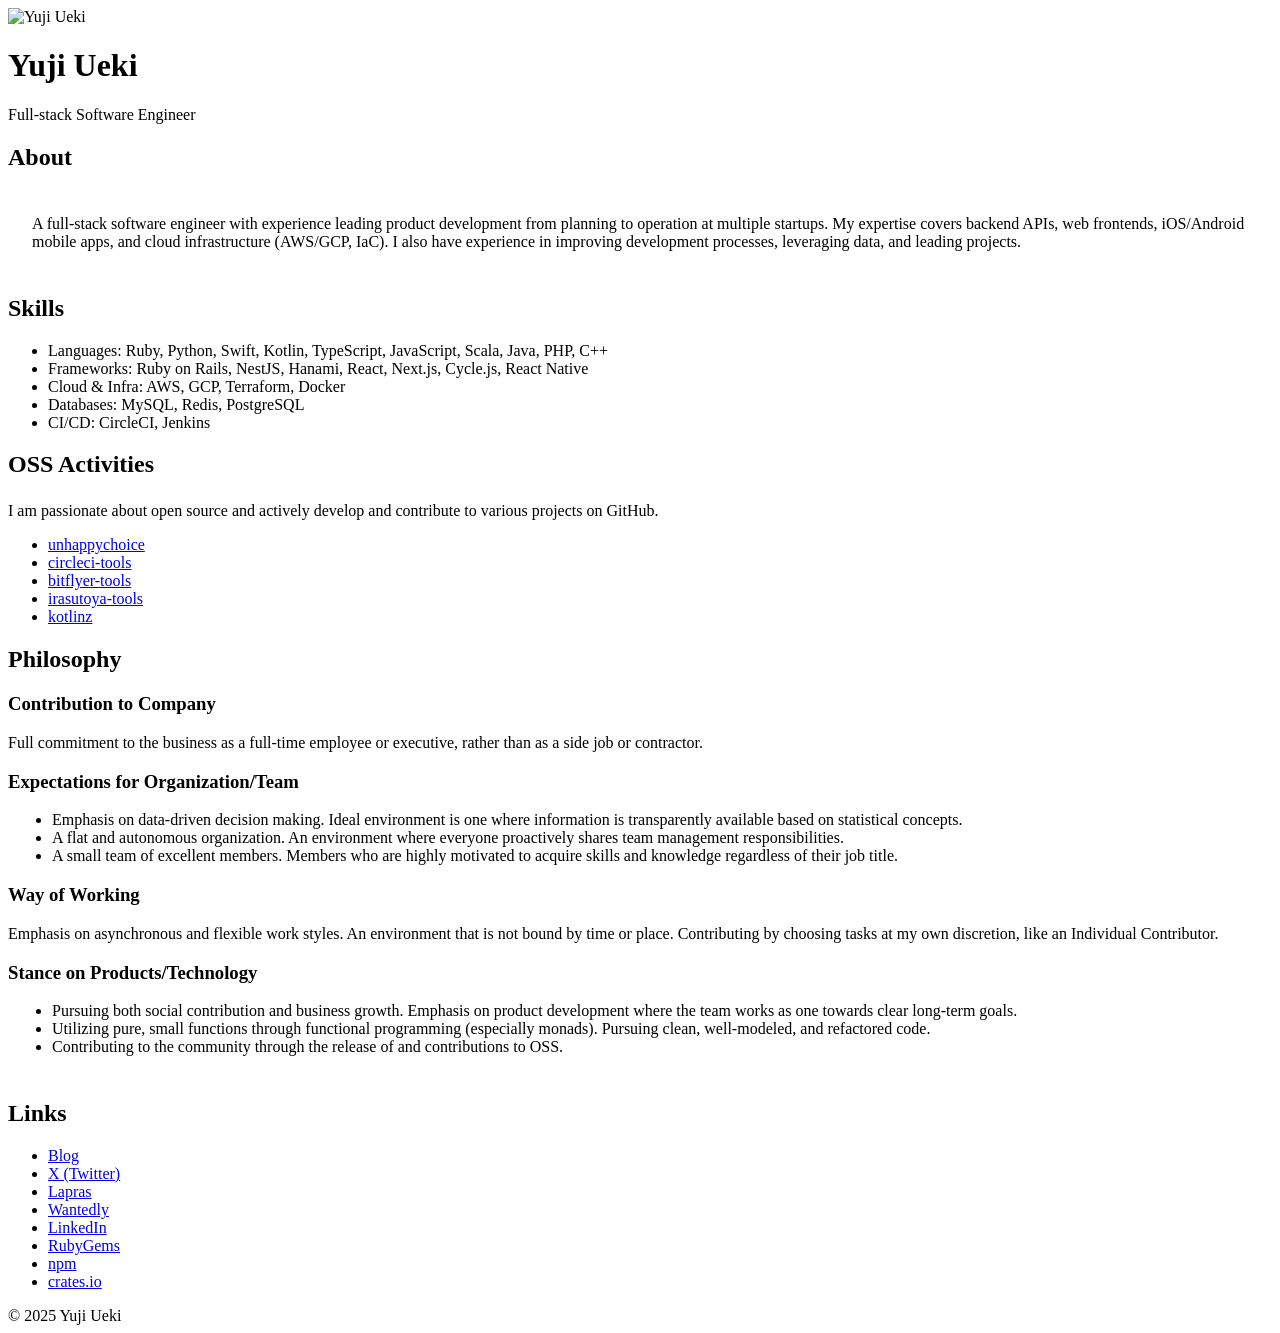
==== index.html @ e9567d0b "docs: add crates.io link" ====
<!DOCTYPE html>
<html lang="ja">
<head>
  <meta charset="UTF-8" />
  <meta name="viewport" content="width=device-width, initial-scale=1.0" />
  <title>Yuji Ueki - Full-stack Software Engineer</title>
  <link crossorigin="anonymous" href="https://cdnjs.cloudflare.com/ajax/libs/twitter-bootstrap/4.5.2/css/bootstrap-reboot.min.css" integrity="sha512-gl/07tE1atRY5leOa5GtQa/pclV529xEP5cDTIdU1rj7vDh4KKz3nHrP7DsTBx3F++ihOqZGdcRTfOvrU/JF4g==" rel="stylesheet" />
  <link rel="stylesheet" href="https://fonts.googleapis.com/css?family=Noto+Sans+JP:400,500|Rubik:400,500&amp;amp;subset=japanese" media="screen" />
  <link rel="stylesheet" href="https://maxcdn.bootstrapcdn.com/font-awesome/4.5.0/css/font-awesome.min.css" />
  <link rel="stylesheet" href="./style.css" />

  <meta property="og:type" content="website">
  <meta property="og:title" content="Yuji Ueki - Full-stack Software Engineer" />
  <meta property="og:description" content="A full-stack software engineer with experience leading product development from planning to operation at multiple startups." />
  <meta property="og:url" content="https://unhappychoice.com">

  <meta name="twitter:card" content="summary_large_image">
  <meta name="twitter:title" content="Yuji Ueki - Full-stack Software Engineer">
  <meta name="twitter:description" content="A full-stack software engineer with experience leading product development from planning to operation at multiple startups.">
  <meta name="twitter:url" content="https://unhappychoice.com">
  <meta name="twitter:site" content="@unhappychoice_e">
</head>
<body>
  <div class="container" style="margin: 0 auto;">
    <header class="profile">
      <img src="./images/profile.png" alt="Yuji Ueki" class="avatar" />
      <h1>Yuji Ueki</h1>
      <p>Full-stack Software Engineer</p>
    </header>
  </div>
  <div class="container">
    <h2>About</h2>
    <p style="padding: 24px;">
      A full-stack software engineer with experience leading product development from planning to operation at multiple startups.
      My expertise covers backend APIs, web frontends, iOS/Android mobile apps, and cloud infrastructure (AWS/GCP, IaC).
      I also have experience in improving development processes, leveraging data, and leading projects.
    </p>
  </div>
  <div class="container">
    <h2>Skills</h2>
    <ul>
      <li>Languages: Ruby, Python, Swift, Kotlin, TypeScript, JavaScript, Scala, Java, PHP, C++</li>
      <li>Frameworks: Ruby on Rails, NestJS, Hanami, React, Next.js, Cycle.js, React Native</li>
      <li>Cloud & Infra: AWS, GCP, Terraform, Docker</li>
      <li>Databases: MySQL, Redis, PostgreSQL</li>
      <li>CI/CD: CircleCI, Jenkins</li>
    </ul>
  </div>
  <div class="container">
    <h2>OSS Activities</h2>
    <p style="margin-top: 24px;">I am passionate about open source and actively develop and contribute to various projects on GitHub.</p>
    <ul>
      <li><a target="_blank" rel="noopener" href="https://github.com/unhappychoice">unhappychoice</a></li>
      <li><a target="_blank" rel="noopener" href="https://github.com/circleci-tools">circleci-tools</a></li>
      <li><a target="_blank" rel="noopener" href="https://github.com/bitflyer-tools">bitflyer-tools</a></li>
      <li><a target="_blank" rel="noopener" href="https://github.com/irasutoya-tools">irasutoya-tools</a></li>
      <li><a target="_blank" rel="noopener" href="https://github.com/kotlinz">kotlinz</a></li>
    </ul>
  </div>
  <div class="container">
    <h2>Philosophy</h2>
    <h3 style="margin-top: 12px;">Contribution to Company</h3>
    <p>Full commitment to the business as a full-time employee or executive, rather than as a side job or contractor.</p>
    <h3>Expectations for Organization/Team</h3>
    <ul style="padding: 0 44px;">
      <li>Emphasis on data-driven decision making. Ideal environment is one where information is transparently available based on statistical concepts.</li>
      <li>A flat and autonomous organization. An environment where everyone proactively shares team management responsibilities.</li>
      <li>A small team of excellent members. Members who are highly motivated to acquire skills and knowledge regardless of their job title.</li>
    </ul>
    <h3>Way of Working</h3>
    <p>Emphasis on asynchronous and flexible work styles. An environment that is not bound by time or place. Contributing by choosing tasks at my own discretion, like an Individual Contributor.</p>
    <h3>Stance on Products/Technology</h3>
    <ul style="padding: 0 44px 24px;">
      <li>Pursuing both social contribution and business growth. Emphasis on product development where the team works as one towards clear long-term goals.</li>
      <li>Utilizing pure, small functions through functional programming (especially monads). Pursuing clean, well-modeled, and refactored code.</li>
      <li>Contributing to the community through the release of and contributions to OSS.</li>
    </ul>
  </div>
  <div class="container">
    <h2>Links</h2>
    <ul>
      <li><a target="_blank" rel="noopener" href="https://blog.unhappychoice.com">Blog</a></li>
      <li><a target="_blank" rel="noopener" href="https://twitter.com/unhappychoice_e">X (Twitter)</a></li>
      <li><a target="_blank" rel="noopener" href="https://lapras.com/public/unhappychoice">Lapras</a></li>
      <li><a target="_blank" rel="noopener" href="https://www.wantedly.com/id/unhappychoice">Wantedly</a></li>
      <li><a target="_blank" rel="noopener" href="https://www.linkedin.com/in/%E8%A3%95%E5%8F%B2-%E4%B8%8A%E6%9C%A8-4a17a5101">LinkedIn</a></li>
      <li><a target="_blank" rel="noopener" href="https://rubygems.org/profiles/unhappychoice">RubyGems</a></li>
      <li><a target="_blank" rel="noopener" href="https://www.npmjs.com/~unhappychoice">npm</a></li>
      <li><a target="_blank" rel="noopener" href="https://crates.io/users/unhappychoice">crates.io</a></li>
    </ul>
  </div>
  <div class="container">
    <footer class="footer">
      &copy; 2025 Yuji Ueki
    </footer>
  </div>
</body>
</html>
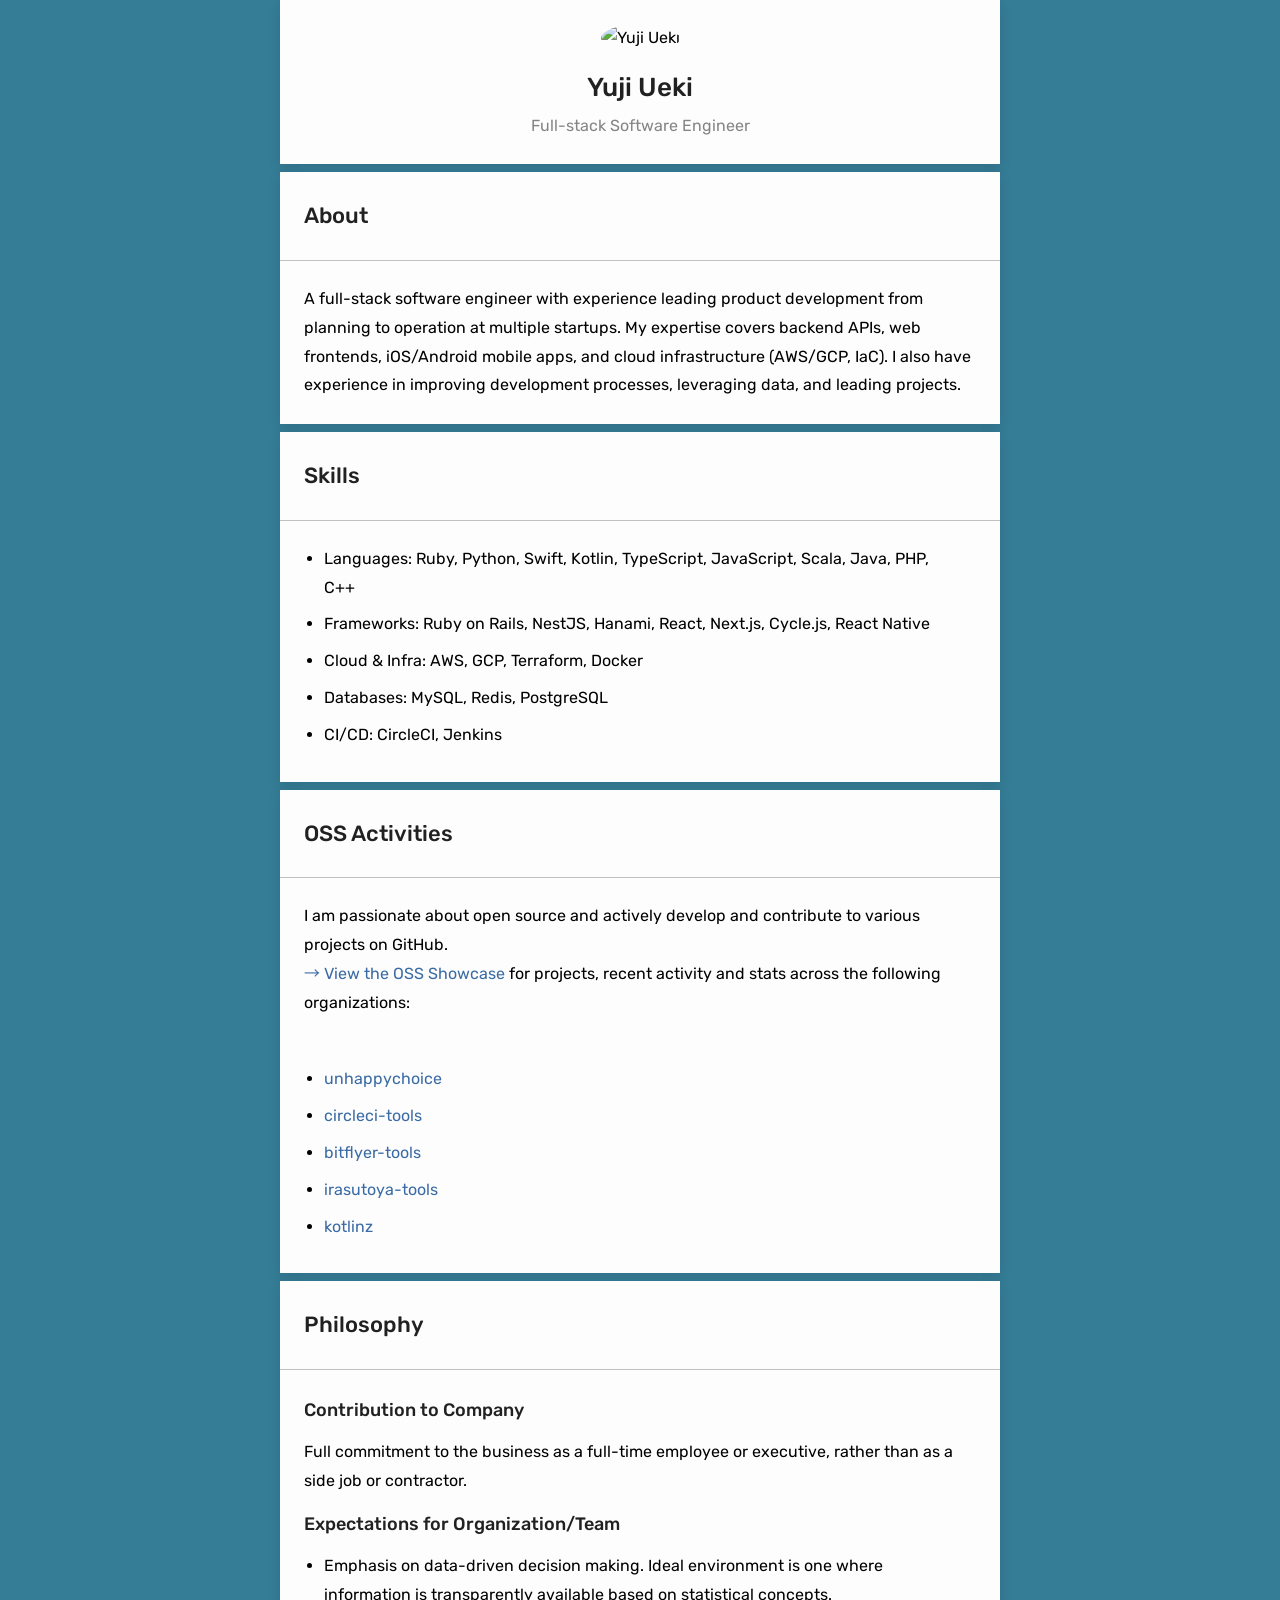
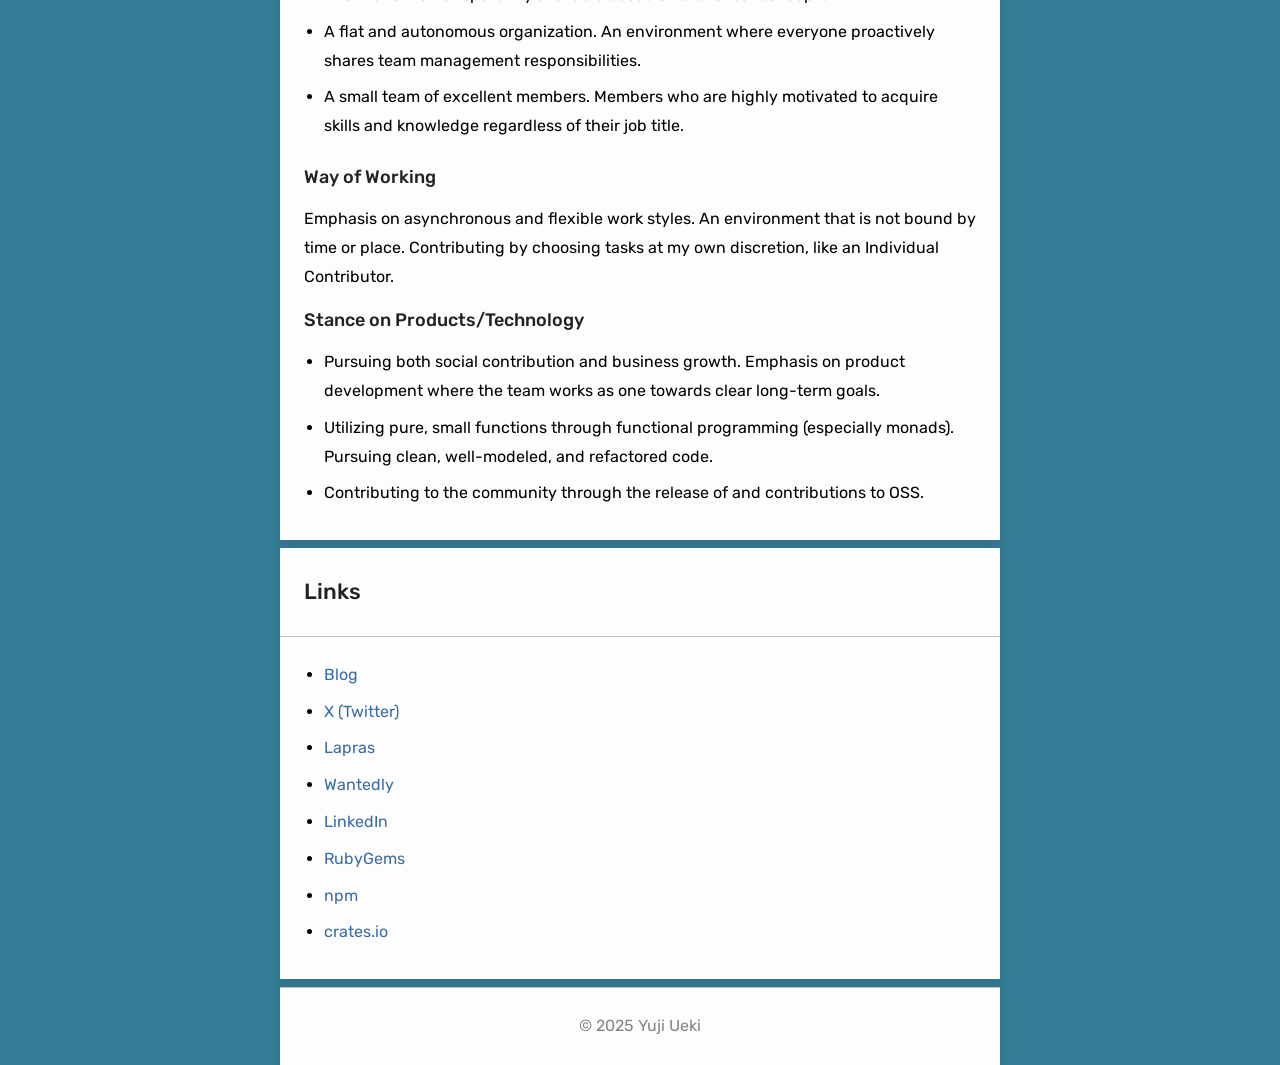
==== commit b3073e8c: "feat: add OSS showcase page at /oss/ Replace the plain OSS Activities link list with a dedicated sho" ====
--- a/index.html
+++ b/index.html
@@ -49,6 +49,9 @@
   <div class="container">
     <h2>OSS Activities</h2>
     <p style="margin-top: 24px;">I am passionate about open source and actively develop and contribute to various projects on GitHub.</p>
+    <p style="padding-bottom: 24px;">
+      <a href="./oss/">→ View the OSS Showcase</a> for projects, recent activity and stats across the following organizations:
+    </p>
     <ul>
       <li><a target="_blank" rel="noopener" href="https://github.com/unhappychoice">unhappychoice</a></li>
       <li><a target="_blank" rel="noopener" href="https://github.com/circleci-tools">circleci-tools</a></li>
--- a/style.css
+++ b/style.css
@@ -0,0 +1,425 @@
+/* Global Styles */
+body {
+  font-family: 'Rubik', 'Noto Sans JP', Verdana, Roboto, "Droid Sans", "游ゴシック", YuGothic, "メイリオ", Meiryo, "ヒラギノ角ゴ ProN W3", "Hiragino Kaku Gothic ProN", "ＭＳ Ｐゴシック", sans-serif;
+  background: #357C96; /* Blue background */
+  margin: 0;
+  padding: 0; /* Padding to show the blue background */
+  line-height: 1.8;
+}
+
+/* Container */
+.container {
+  max-width: 720px;
+  margin: 8px auto 0;
+  padding: 0;
+  background: #FDFDFD; /* White card background */
+  box-shadow: 0 4px 12px rgba(0,0,0,0.1);
+}
+
+/* Header */
+.header {
+  display: flex;
+  justify-content: space-between;
+  align-items: center;
+  padding: 24px 0;
+  border-bottom: 1px solid rgba(0,0,0,0.24);
+
+  h1 {
+    margin: 0;
+    padding: 0 24px;
+    font-size: 20px;
+    font-weight: 500;
+    border: none;
+
+    a {
+      color: rgba(0,0,0,0.87);
+      text-decoration: none;
+    }
+  }
+}
+
+.nav {
+  padding: 0 24px;
+  a {
+    margin-left: 1.5em;
+  }
+}
+
+.profile {
+  text-align: center;
+  padding: 24px 0;
+
+  .avatar {
+    width: 100px;
+    height: 100px;
+    border-radius: 50%;
+    margin: 0 auto;
+  }
+
+  h1 {
+    margin: 12px 0 0;
+    padding: 0 24px;
+    font-weight: 500;
+    font-size: 26px;
+    border-bottom: none;
+    color: rgba(0,0,0,0.87);
+  }
+
+  p {
+    margin: 0;
+    padding: 0 24px;
+    font-size: 16px;
+    color: rgba(0,0,0,0.48);
+  }
+}
+
+/* Section Headings */
+h2 {
+  margin: 0;
+  padding: 24px;
+  font-weight: 500;
+  font-size: 22px;
+  border-bottom: 1px solid rgba(0,0,0,0.24);
+  color: rgba(0,0,0,0.87);
+}
+
+h3 {
+  margin: 0;
+  padding: 12px 24px;
+  font-weight: 500;
+  font-size: 18px;
+  color: rgba(0,0,0,0.87);
+}
+
+/* Links */
+a {
+  color: #3A6BA5;
+  text-decoration: none;
+  transition: color 0.1s ease-in-out;
+}
+
+a:hover {
+  color: rgba(0,0,0,0.87);
+  text-decoration: underline;
+}
+
+p {
+  margin: 0;
+  padding: 0 24px;
+}
+
+ul {
+  margin: 0;
+  padding: 24px 44px;
+}
+
+li {
+  margin-bottom: 8px;
+}
+
+.footer {
+  text-align: center;
+  margin-top: 8px;
+  padding: 24px;
+  border-top: 1px solid rgba(0,0,0,0.24);
+  color: rgba(0,0,0,0.48);
+}
+
+/* OSS showcase page */
+.page-back {
+  margin-top: 8px;
+  font-size: 14px;
+}
+
+/* Repos */
+.repos-filter {
+  display: flex;
+  flex-wrap: wrap;
+  gap: 8px;
+  padding: 16px 24px 0;
+}
+
+.filter-chip {
+  padding: 4px 12px;
+  font-size: 13px;
+  border: 1px solid rgba(0,0,0,0.16);
+  border-radius: 999px;
+  background: #FDFDFD;
+  color: rgba(0,0,0,0.72);
+  cursor: pointer;
+  transition: all 0.1s ease-in-out;
+}
+
+.filter-chip:hover {
+  background: #F2F6F8;
+}
+
+.filter-chip.active {
+  background: #357C96;
+  color: #FDFDFD;
+  border-color: #357C96;
+}
+
+.repos-root {
+  display: grid;
+  grid-template-columns: repeat(auto-fill, minmax(280px, 1fr));
+  gap: 16px;
+  padding: 24px;
+}
+
+.repos-empty,
+.events-empty,
+.stats-empty {
+  padding: 24px;
+  color: rgba(0,0,0,0.48);
+  grid-column: 1 / -1;
+}
+
+.repo-card {
+  display: flex;
+  flex-direction: column;
+  padding: 16px;
+  border: 1px solid rgba(0,0,0,0.12);
+  border-radius: 6px;
+  background: #FDFDFD;
+  transition: box-shadow 0.1s ease-in-out, transform 0.1s ease-in-out;
+}
+
+.repo-card:hover {
+  box-shadow: 0 4px 12px rgba(0,0,0,0.08);
+  transform: translateY(-1px);
+}
+
+.repo-card__header {
+  display: flex;
+  justify-content: space-between;
+  align-items: flex-start;
+  gap: 8px;
+  margin-bottom: 8px;
+}
+
+.repo-card__title {
+  margin: 0;
+  padding: 0;
+  font-size: 15px;
+  font-weight: 500;
+  word-break: break-word;
+}
+
+.repo-card__title a {
+  color: #3A6BA5;
+}
+
+.repo-card__lang {
+  flex-shrink: 0;
+  padding: 2px 8px;
+  font-size: 11px;
+  background: #F2F6F8;
+  color: rgba(0,0,0,0.64);
+  border-radius: 999px;
+}
+
+.repo-card__desc {
+  margin: 0 0 12px;
+  padding: 0;
+  font-size: 13px;
+  line-height: 1.6;
+  color: rgba(0,0,0,0.72);
+}
+
+.repo-card__topics {
+  display: flex;
+  flex-wrap: wrap;
+  gap: 4px;
+  margin-bottom: 12px;
+}
+
+.repo-card__topic {
+  padding: 1px 8px;
+  font-size: 11px;
+  color: #3A6BA5;
+  background: rgba(58,107,165,0.08);
+  border-radius: 999px;
+}
+
+.repo-card__footer {
+  display: flex;
+  flex-wrap: wrap;
+  gap: 12px;
+  margin-top: auto;
+  padding-top: 8px;
+  font-size: 12px;
+  color: rgba(0,0,0,0.56);
+  border-top: 1px solid rgba(0,0,0,0.06);
+}
+
+.repo-card__pushed {
+  margin-left: auto;
+}
+
+.repo-card__homepage {
+  font-size: 12px;
+}
+
+/* Events */
+.events-list {
+  list-style: none;
+  margin: 0;
+  padding: 24px;
+}
+
+.event-item {
+  display: flex;
+  gap: 12px;
+  padding: 12px 0;
+  border-bottom: 1px solid rgba(0,0,0,0.06);
+}
+
+.event-item:last-child {
+  border-bottom: none;
+}
+
+.event-item__icon {
+  flex-shrink: 0;
+  width: 24px;
+  height: 24px;
+  display: flex;
+  align-items: center;
+  justify-content: center;
+  background: #F2F6F8;
+  color: #357C96;
+  border-radius: 50%;
+  font-size: 13px;
+}
+
+.event-item__body {
+  flex: 1;
+  min-width: 0;
+}
+
+.event-item__text {
+  font-size: 14px;
+  line-height: 1.5;
+  color: rgba(0,0,0,0.84);
+  word-break: break-word;
+}
+
+.event-item__text code {
+  padding: 1px 4px;
+  background: #F2F6F8;
+  border-radius: 3px;
+  font-size: 12px;
+}
+
+.event-item__meta {
+  display: flex;
+  gap: 12px;
+  margin-top: 2px;
+  font-size: 12px;
+  color: rgba(0,0,0,0.56);
+}
+
+.event-item__time {
+  margin-left: auto;
+}
+
+/* Stats */
+.stats-root {
+  padding: 24px;
+}
+
+.stats-totals {
+  display: grid;
+  grid-template-columns: repeat(auto-fit, minmax(140px, 1fr));
+  gap: 12px;
+  margin-bottom: 24px;
+}
+
+.stats-tile {
+  padding: 16px;
+  text-align: center;
+  background: #F2F6F8;
+  border-radius: 6px;
+}
+
+.stats-tile__value {
+  font-size: 24px;
+  font-weight: 500;
+  color: #357C96;
+}
+
+.stats-tile__label {
+  font-size: 12px;
+  color: rgba(0,0,0,0.64);
+}
+
+.stats-section {
+  margin-bottom: 24px;
+}
+
+.stats-section h3 {
+  margin: 0 0 12px;
+  padding: 0;
+  font-size: 16px;
+  color: rgba(0,0,0,0.72);
+}
+
+.stats-bar {
+  margin-bottom: 8px;
+}
+
+.stats-bar__label {
+  display: flex;
+  justify-content: space-between;
+  font-size: 12px;
+  color: rgba(0,0,0,0.64);
+  margin-bottom: 2px;
+}
+
+.stats-bar__track {
+  height: 6px;
+  background: rgba(0,0,0,0.06);
+  border-radius: 3px;
+  overflow: hidden;
+}
+
+.stats-bar__fill {
+  height: 100%;
+  background: #357C96;
+}
+
+.stats-table {
+  width: 100%;
+  font-size: 13px;
+  border-collapse: collapse;
+}
+
+.stats-table th,
+.stats-table td {
+  padding: 6px 8px;
+  text-align: left;
+  border-bottom: 1px solid rgba(0,0,0,0.06);
+}
+
+.stats-table th {
+  font-weight: 500;
+  color: rgba(0,0,0,0.56);
+}
+
+.stats-updated {
+  margin: 16px 0 0;
+  padding: 0;
+  font-size: 11px;
+  color: rgba(0,0,0,0.4);
+  text-align: right;
+}
+
+@media (max-width: 600px) {
+  .repos-root {
+    grid-template-columns: 1fr;
+  }
+
+  .stats-totals {
+    grid-template-columns: repeat(2, 1fr);
+  }
+}
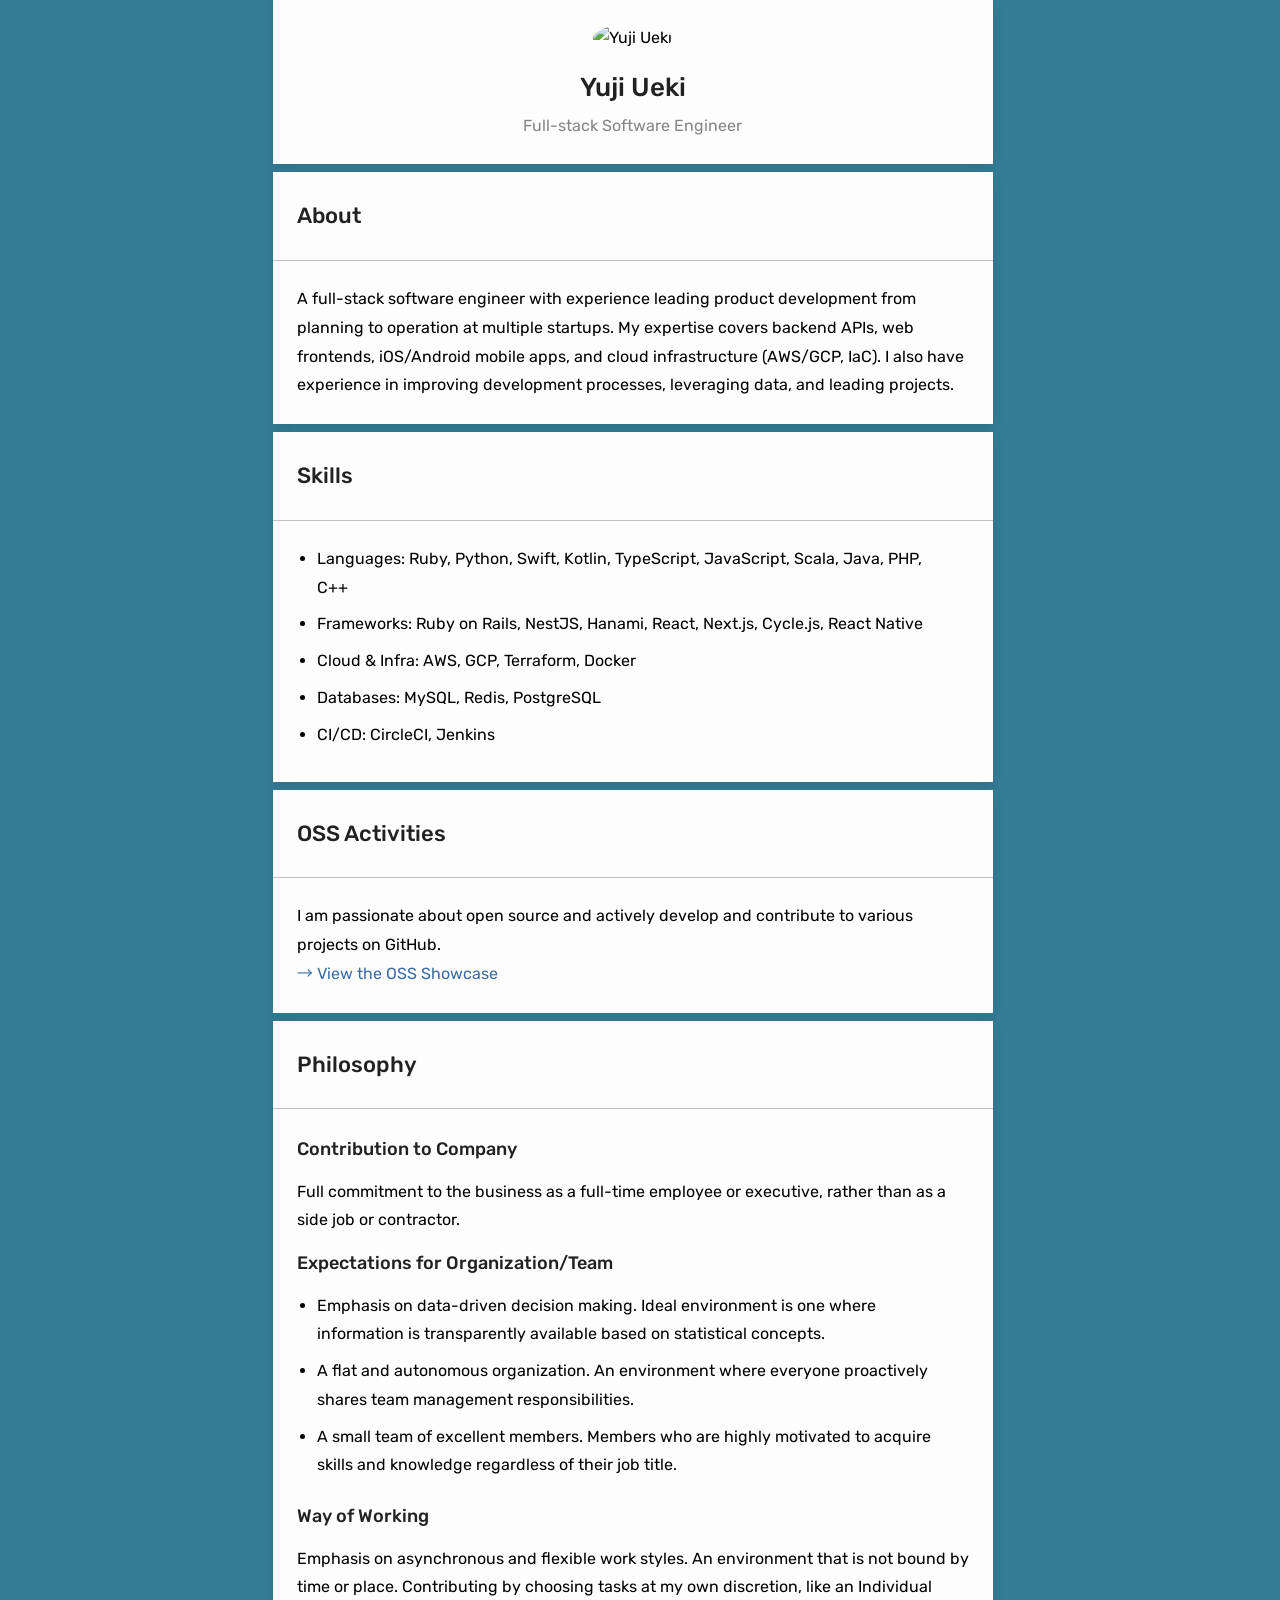
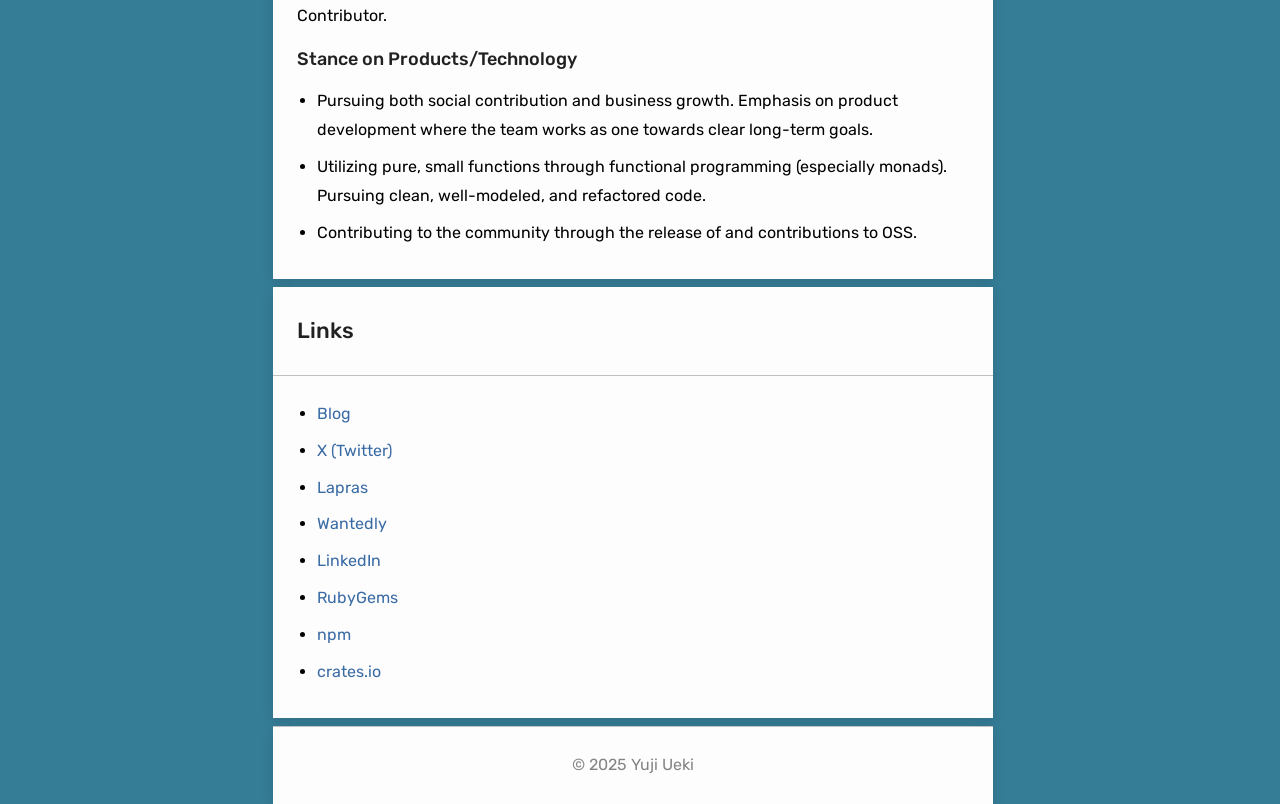
==== commit 11aa1bb6: "style: drop org link list from top page OSS section The OSS Showcase page now covers the same orgs (" ====
--- a/index.html
+++ b/index.html
@@ -50,15 +50,8 @@
     <h2>OSS Activities</h2>
     <p style="margin-top: 24px;">I am passionate about open source and actively develop and contribute to various projects on GitHub.</p>
     <p style="padding-bottom: 24px;">
-      <a href="./oss/">→ View the OSS Showcase</a> for projects, recent activity and stats across the following organizations:
+      <a href="./oss/">→ View the OSS Showcase</a>
     </p>
-    <ul>
-      <li><a target="_blank" rel="noopener" href="https://github.com/unhappychoice">unhappychoice</a></li>
-      <li><a target="_blank" rel="noopener" href="https://github.com/circleci-tools">circleci-tools</a></li>
-      <li><a target="_blank" rel="noopener" href="https://github.com/bitflyer-tools">bitflyer-tools</a></li>
-      <li><a target="_blank" rel="noopener" href="https://github.com/irasutoya-tools">irasutoya-tools</a></li>
-      <li><a target="_blank" rel="noopener" href="https://github.com/kotlinz">kotlinz</a></li>
-    </ul>
   </div>
   <div class="container">
     <h2>Philosophy</h2>
--- a/style.css
+++ b/style.css
@@ -1,3 +1,12 @@
+/* Cross-document view transitions (simple fade between / and /oss/) */
+@view-transition {
+  navigation: auto;
+}
+
+html {
+  scrollbar-gutter: stable;
+}
+
 /* Global Styles */
 body {
   font-family: 'Rubik', 'Noto Sans JP', Verdana, Roboto, "Droid Sans", "游ゴシック", YuGothic, "メイリオ", Meiryo, "ヒラギノ角ゴ ProN W3", "Hiragino Kaku Gothic ProN", "ＭＳ Ｐゴシック", sans-serif;
@@ -132,18 +141,45 @@
 }
 
 /* Repos */
+.repos-controls {
+  display: flex;
+  flex-wrap: wrap;
+  gap: 12px;
+  align-items: center;
+  justify-content: space-between;
+  padding: 16px 24px 0;
+}
+
 .repos-filter {
   display: flex;
   flex-wrap: wrap;
   gap: 8px;
-  padding: 16px 24px 0;
+  flex: 1;
+  min-width: 0;
+}
+
+.repos-sort {
+  display: inline-flex;
+  align-items: center;
+  gap: 6px;
+  font-size: 12px;
+  color: rgba(0,0,0,0.56);
+}
+
+.repos-sort select {
+  padding: 4px 8px;
+  font-size: 13px;
+  background: #FDFDFD;
+  border: 1px solid rgba(0,0,0,0.16);
+  color: rgba(0,0,0,0.84);
+  cursor: pointer;
 }
 
 .filter-chip {
   padding: 4px 12px;
   font-size: 13px;
   border: 1px solid rgba(0,0,0,0.16);
-  border-radius: 999px;
+
   background: #FDFDFD;
   color: rgba(0,0,0,0.72);
   cursor: pointer;
@@ -161,10 +197,10 @@
 }
 
 .repos-root {
-  display: grid;
-  grid-template-columns: repeat(auto-fill, minmax(280px, 1fr));
-  gap: 16px;
-  padding: 24px;
+  display: flex;
+  flex-direction: column;
+  gap: 12px;
+  padding: 16px 24px 24px;
 }
 
 .repos-empty,
@@ -172,93 +208,132 @@
 .stats-empty {
   padding: 24px;
   color: rgba(0,0,0,0.48);
-  grid-column: 1 / -1;
 }
 
 .repo-card {
   display: flex;
-  flex-direction: column;
-  padding: 16px;
+  flex-direction: row;
+  height: 126px;
   border: 1px solid rgba(0,0,0,0.12);
-  border-radius: 6px;
+  overflow: hidden;
   background: #FDFDFD;
-  transition: box-shadow 0.1s ease-in-out, transform 0.1s ease-in-out;
+  cursor: pointer;
+  transition: box-shadow 0.1s ease-in-out;
+}
+
+.repo-card__title {
+  margin: 0;
+  padding: 0;
+  font-size: 14px;
+  font-weight: 500;
+  color: rgba(0,0,0,0.87);
+  word-break: break-word;
 }
 
 .repo-card:hover {
   box-shadow: 0 4px 12px rgba(0,0,0,0.08);
-  transform: translateY(-1px);
-}
-
-.repo-card__header {
+}
+
+.repo-card__hero {
+  flex-shrink: 0;
+  width: 240px;
+  height: 100%;
+  display: block;
+  background: #F2F6F8;
+}
+
+.repo-card__hero img {
+  display: block;
+  width: 100%;
+  height: 100%;
+  object-fit: cover;
+}
+
+.repo-card__body {
+  flex: 1;
+  min-width: 0;
+  padding: 10px 14px;
+  display: flex;
+  flex-direction: column;
+  gap: 6px;
+  overflow: hidden;
+  line-height: 1.4;
+}
+
+.repo-card__head {
   display: flex;
   justify-content: space-between;
-  align-items: flex-start;
-  gap: 8px;
-  margin-bottom: 8px;
-}
-
-.repo-card__title {
-  margin: 0;
-  padding: 0;
-  font-size: 15px;
-  font-weight: 500;
-  word-break: break-word;
-}
-
-.repo-card__title a {
-  color: #3A6BA5;
+  align-items: center;
+  flex-wrap: wrap;
+  gap: 6px;
+}
+
+.repo-card__badges {
+  display: flex;
+  gap: 6px;
+  align-items: center;
+  flex-wrap: wrap;
 }
 
 .repo-card__lang {
-  flex-shrink: 0;
-  padding: 2px 8px;
+  padding: 1px 6px;
+  font-size: 10px;
+  background: #F2F6F8;
+  color: rgba(0,0,0,0.64);
+
+}
+
+.repo-card__stars {
   font-size: 11px;
-  background: #F2F6F8;
   color: rgba(0,0,0,0.64);
-  border-radius: 999px;
-}
-
-.repo-card__desc {
-  margin: 0 0 12px;
-  padding: 0;
-  font-size: 13px;
-  line-height: 1.6;
+}
+
+.repo-card__desc,
+.repo-card__story {
+  margin: 0;
+  padding: 0;
+  font-size: 12px;
+  line-height: 1.4;
   color: rgba(0,0,0,0.72);
-}
-
-.repo-card__topics {
+  display: -webkit-box;
+  -webkit-line-clamp: 3;
+  -webkit-box-orient: vertical;
+  overflow: hidden;
+  max-height: calc(1.4em * 3);
+}
+
+.repo-card__story p {
+  margin: 0;
+  padding: 0;
+  display: inline;
+}
+
+.repo-card__story p + p::before {
+  content: " · ";
+  color: rgba(0,0,0,0.32);
+}
+
+.repo-card__story code {
+  padding: 1px 4px;
+  background: #F2F6F8;
+
+  font-size: 11px;
+}
+
+.repo-card__links {
   display: flex;
   flex-wrap: wrap;
-  gap: 4px;
-  margin-bottom: 12px;
-}
-
-.repo-card__topic {
-  padding: 1px 8px;
+  align-items: baseline;
+  gap: 10px;
+  margin-top: auto;
   font-size: 11px;
-  color: #3A6BA5;
-  background: rgba(58,107,165,0.08);
-  border-radius: 999px;
-}
-
-.repo-card__footer {
-  display: flex;
-  flex-wrap: wrap;
-  gap: 12px;
-  margin-top: auto;
-  padding-top: 8px;
-  font-size: 12px;
   color: rgba(0,0,0,0.56);
-  border-top: 1px solid rgba(0,0,0,0.06);
 }
 
 .repo-card__pushed {
   margin-left: auto;
-}
-
-.repo-card__homepage {
-  font-size: 12px;
+  font-size: 11px;
+  color: rgba(0,0,0,0.48);
 }
 
 /* Events */
@@ -307,7 +382,7 @@
 .event-item__text code {
   padding: 1px 4px;
   background: #F2F6F8;
-  border-radius: 3px;
+
   font-size: 12px;
 }
 
@@ -338,14 +413,13 @@
 .stats-tile {
   padding: 16px;
   text-align: center;
-  background: #F2F6F8;
-  border-radius: 6px;
+  border: 1px solid rgba(0,0,0,0.12);
 }
 
 .stats-tile__value {
   font-size: 24px;
   font-weight: 500;
-  color: #357C96;
+  color: rgba(0,0,0,0.87);
 }
 
 .stats-tile__label {
@@ -379,13 +453,27 @@
 .stats-bar__track {
   height: 6px;
   background: rgba(0,0,0,0.06);
-  border-radius: 3px;
+
   overflow: hidden;
 }
 
 .stats-bar__fill {
   height: 100%;
   background: #357C96;
+}
+
+.stats-toggle {
+  margin-top: 4px;
+  padding: 2px 0;
+  background: none;
+  border: none;
+  font-size: 12px;
+  color: #3A6BA5;
+  cursor: pointer;
+}
+
+.stats-toggle:hover {
+  text-decoration: underline;
 }
 
 .stats-table {
@@ -415,11 +503,249 @@
 }
 
 @media (max-width: 600px) {
-  .repos-root {
-    grid-template-columns: 1fr;
+  .repo-card {
+    flex-direction: column;
+    height: auto;
+  }
+
+  .repo-card__hero {
+    width: 100%;
+    height: auto;
+    aspect-ratio: 40 / 21;
+  }
+
+  .repo-card__body {
+    overflow: visible;
+  }
+
+  .repo-card__desc,
+  .repo-card__story {
+    -webkit-line-clamp: unset;
   }
 
   .stats-totals {
     grid-template-columns: repeat(2, 1fr);
   }
 }
+
+/* Modal */
+body.modal-open {
+  overflow: hidden;
+}
+
+.modal {
+  position: fixed;
+  inset: 0;
+  z-index: 1000;
+  display: flex;
+  align-items: center;
+  justify-content: center;
+  padding: 32px 16px;
+}
+
+.modal[hidden] {
+  display: none;
+}
+
+.modal__backdrop {
+  position: absolute;
+  inset: 0;
+  background: rgba(0,0,0,0.6);
+}
+
+.modal__sheet {
+  position: relative;
+  width: 100%;
+  max-width: 880px;
+  max-height: 100%;
+  overflow-y: auto;
+  background: #FDFDFD;
+  box-shadow: 0 16px 48px rgba(0,0,0,0.3);
+}
+
+.modal__close {
+  position: absolute;
+  top: 8px;
+  right: 12px;
+  width: 32px;
+  height: 32px;
+  font-size: 22px;
+  line-height: 1;
+  background: rgba(255,255,255,0.85);
+  border: none;
+  cursor: pointer;
+  color: rgba(0,0,0,0.72);
+  z-index: 1;
+}
+
+.modal__close:hover {
+  background: #FDFDFD;
+  color: rgba(0,0,0,0.87);
+}
+
+.modal__hero {
+  width: 100%;
+  aspect-ratio: 40 / 21;
+  background: #F2F6F8;
+  overflow: hidden;
+}
+
+.modal__hero img {
+  display: block;
+  width: 100%;
+  height: 100%;
+  object-fit: cover;
+}
+
+.modal__body {
+  padding: 24px;
+}
+
+.modal__title {
+  margin: 0 0 12px;
+  padding: 0;
+  font-size: 22px;
+  font-weight: 500;
+  border-bottom: none;
+  word-break: break-word;
+}
+
+.modal__title a {
+  color: rgba(0,0,0,0.87);
+}
+
+.modal__title a:hover {
+  color: #3A6BA5;
+}
+
+.modal__meta {
+  display: flex;
+  flex-wrap: wrap;
+  gap: 12px;
+  margin-bottom: 16px;
+  font-size: 13px;
+  color: rgba(0,0,0,0.64);
+}
+
+.modal__lang {
+  padding: 1px 8px;
+  font-size: 11px;
+  background: #F2F6F8;
+  color: rgba(0,0,0,0.72);
+}
+
+.modal__dates {
+  margin-left: auto;
+  font-size: 12px;
+  color: rgba(0,0,0,0.48);
+}
+
+.modal__desc {
+  margin: 0 0 16px;
+  padding: 0;
+  font-size: 14px;
+  line-height: 1.6;
+  color: rgba(0,0,0,0.72);
+}
+
+.modal__story {
+  margin-bottom: 16px;
+  font-size: 14px;
+  line-height: 1.7;
+  color: rgba(0,0,0,0.84);
+}
+
+.modal__story p {
+  margin: 0 0 12px;
+  padding: 0;
+}
+
+.modal__story p:last-child {
+  margin-bottom: 0;
+}
+
+.modal__story code {
+  padding: 1px 4px;
+  background: #F2F6F8;
+  font-size: 12px;
+}
+
+.modal__topics {
+  display: flex;
+  flex-wrap: wrap;
+  gap: 4px;
+  margin-bottom: 16px;
+}
+
+.modal__topic {
+  padding: 1px 8px;
+  font-size: 11px;
+  color: #3A6BA5;
+  background: rgba(58,107,165,0.08);
+}
+
+.modal__links {
+  display: flex;
+  flex-wrap: wrap;
+  gap: 16px;
+  margin-bottom: 24px;
+  font-size: 14px;
+}
+
+.modal__activity h3 {
+  margin: 24px 0 8px;
+  padding: 0;
+  font-size: 14px;
+  font-weight: 500;
+  color: rgba(0,0,0,0.64);
+}
+
+.modal__activity-list {
+  list-style: none;
+  margin: 0;
+  padding: 0;
+}
+
+.modal__activity-item {
+  display: flex;
+  align-items: baseline;
+  gap: 10px;
+  padding: 6px 0;
+  font-size: 13px;
+  border-top: 1px solid rgba(0,0,0,0.06);
+  color: rgba(0,0,0,0.84);
+}
+
+.modal__activity-item:first-child {
+  border-top: none;
+}
+
+.modal__activity-icon {
+  flex-shrink: 0;
+  color: #357C96;
+}
+
+.modal__activity-text {
+  flex: 1;
+  min-width: 0;
+  word-break: break-word;
+}
+
+.modal__activity-text code {
+  padding: 1px 4px;
+  background: #F2F6F8;
+  font-size: 12px;
+}
+
+.modal__activity-time {
+  flex-shrink: 0;
+  font-size: 12px;
+  color: rgba(0,0,0,0.48);
+}
+
+.modal__activity-loading,
+.modal__activity-empty {
+  margin: 0;
+  font-size: 13px;
+  color: rgba(0,0,0,0.48);
+}
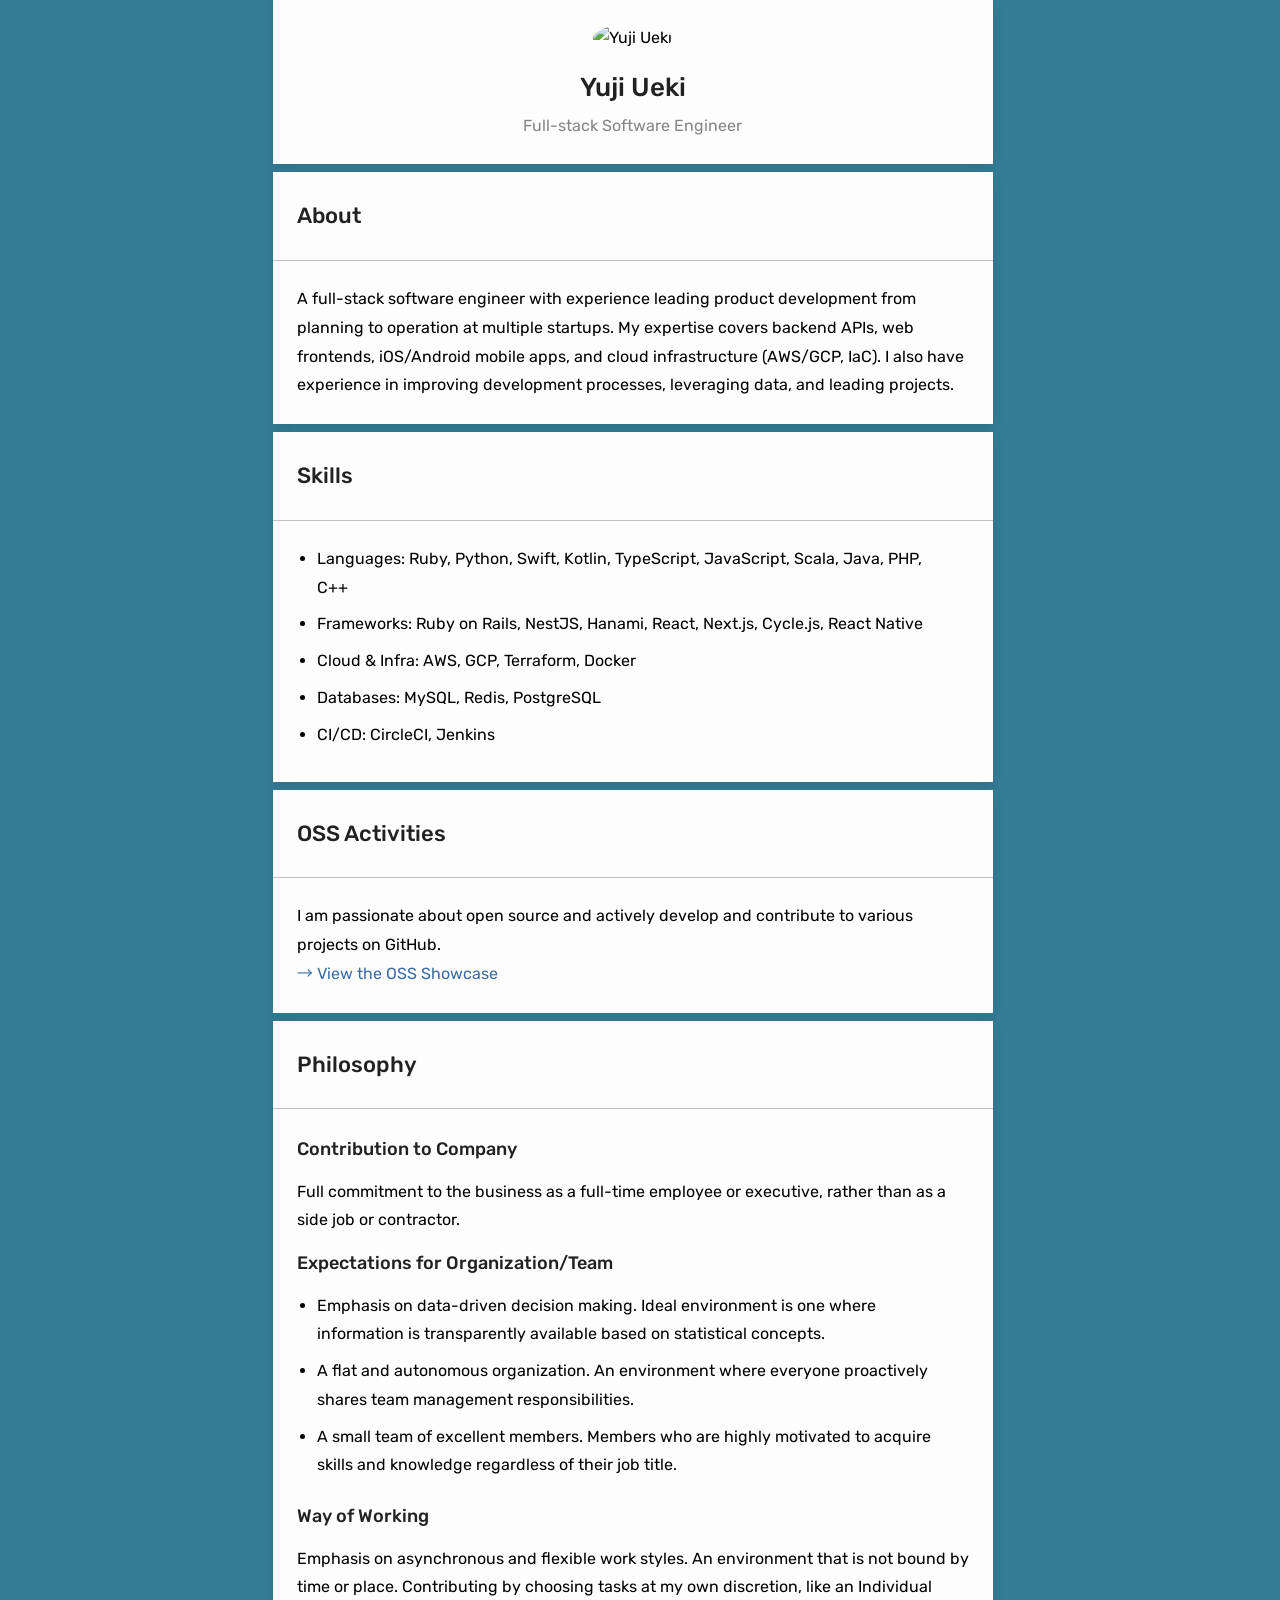
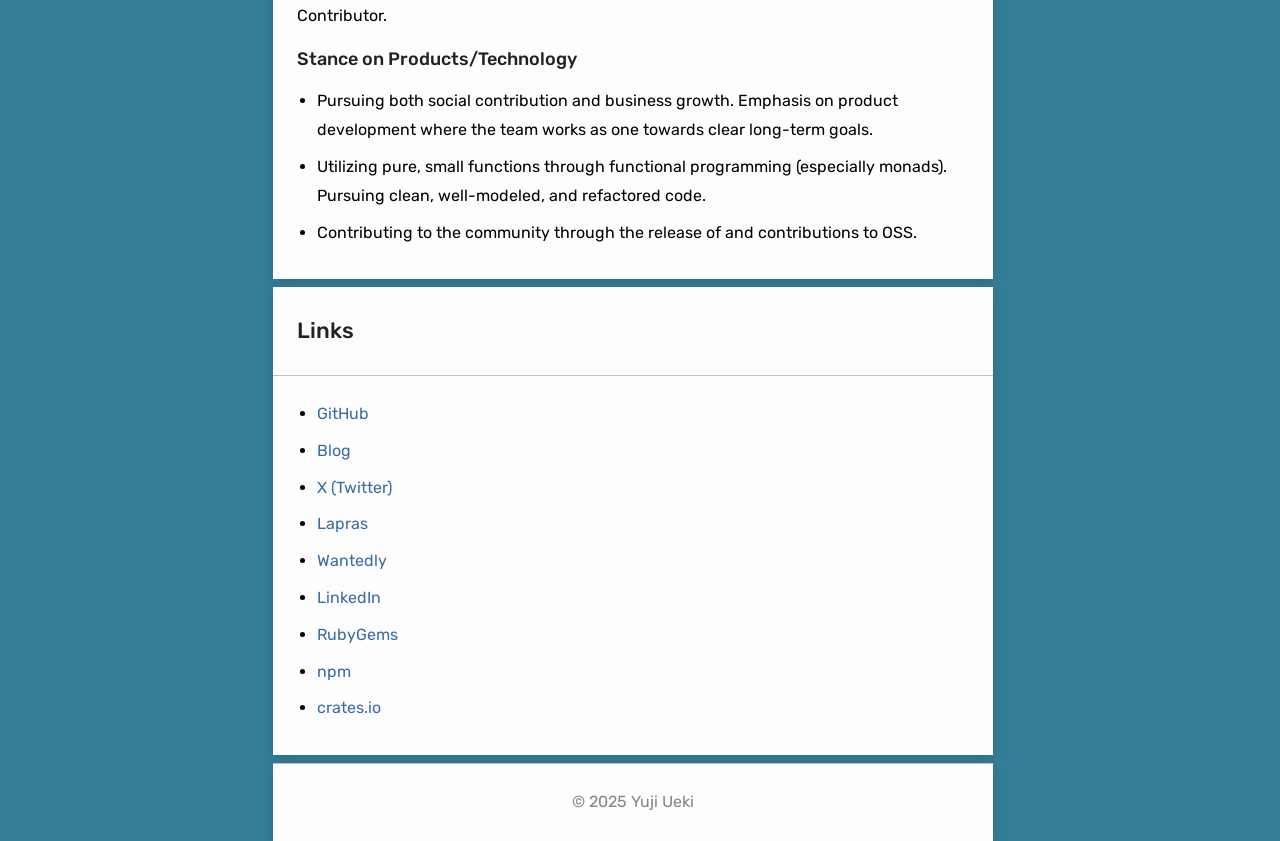
==== commit b4a57eee: "feat: add GitHub link to profile page Co-Authored-By: Claude Opus 4.7 (1M context) <noreply@anthropi" ====
--- a/index.html
+++ b/index.html
@@ -75,6 +75,7 @@
   <div class="container">
     <h2>Links</h2>
     <ul>
+      <li><a target="_blank" rel="noopener" href="https://github.com/unhappychoice">GitHub</a></li>
       <li><a target="_blank" rel="noopener" href="https://blog.unhappychoice.com">Blog</a></li>
       <li><a target="_blank" rel="noopener" href="https://twitter.com/unhappychoice_e">X (Twitter)</a></li>
       <li><a target="_blank" rel="noopener" href="https://lapras.com/public/unhappychoice">Lapras</a></li>
--- a/style.css
+++ b/style.css
@@ -227,7 +227,7 @@
   font-size: 14px;
   font-weight: 500;
   color: rgba(0,0,0,0.87);
-  word-break: break-word;
+  overflow-wrap: anywhere;
 }
 
 .repo-card:hover {
@@ -376,7 +376,7 @@
   font-size: 14px;
   line-height: 1.5;
   color: rgba(0,0,0,0.84);
-  word-break: break-word;
+  overflow-wrap: anywhere;
 }
 
 .event-item__text code {
@@ -607,7 +607,7 @@
   font-size: 22px;
   font-weight: 500;
   border-bottom: none;
-  word-break: break-word;
+  overflow-wrap: anywhere;
 }
 
 .modal__title a {
@@ -692,6 +692,7 @@
   font-size: 14px;
 }
 
+.modal__releases h3,
 .modal__activity h3 {
   margin: 24px 0 8px;
   padding: 0;
@@ -700,13 +701,13 @@
   color: rgba(0,0,0,0.64);
 }
 
-.modal__activity-list {
+.modal__release-list {
   list-style: none;
   margin: 0;
   padding: 0;
 }
 
-.modal__activity-item {
+.modal__release-item {
   display: flex;
   align-items: baseline;
   gap: 10px;
@@ -716,6 +717,49 @@
   color: rgba(0,0,0,0.84);
 }
 
+.modal__release-item:first-child {
+  border-top: none;
+}
+
+.modal__release-tag {
+  flex-shrink: 0;
+  padding: 1px 8px;
+  background: rgba(53,124,150,0.1);
+  color: #357C96;
+  font-family: 'Rubik', monospace;
+  font-size: 12px;
+  font-weight: 500;
+}
+
+.modal__release-name {
+  flex: 1;
+  min-width: 0;
+  color: rgba(0,0,0,0.72);
+}
+
+.modal__release-time {
+  flex-shrink: 0;
+  font-size: 12px;
+  color: rgba(0,0,0,0.48);
+  margin-left: auto;
+}
+
+.modal__activity-list {
+  list-style: none;
+  margin: 0;
+  padding: 0;
+}
+
+.modal__activity-item {
+  display: flex;
+  align-items: baseline;
+  gap: 10px;
+  padding: 6px 0;
+  font-size: 13px;
+  border-top: 1px solid rgba(0,0,0,0.06);
+  color: rgba(0,0,0,0.84);
+}
+
 .modal__activity-item:first-child {
   border-top: none;
 }
@@ -728,7 +772,7 @@
 .modal__activity-text {
   flex: 1;
   min-width: 0;
-  word-break: break-word;
+  overflow-wrap: anywhere;
 }
 
 .modal__activity-text code {
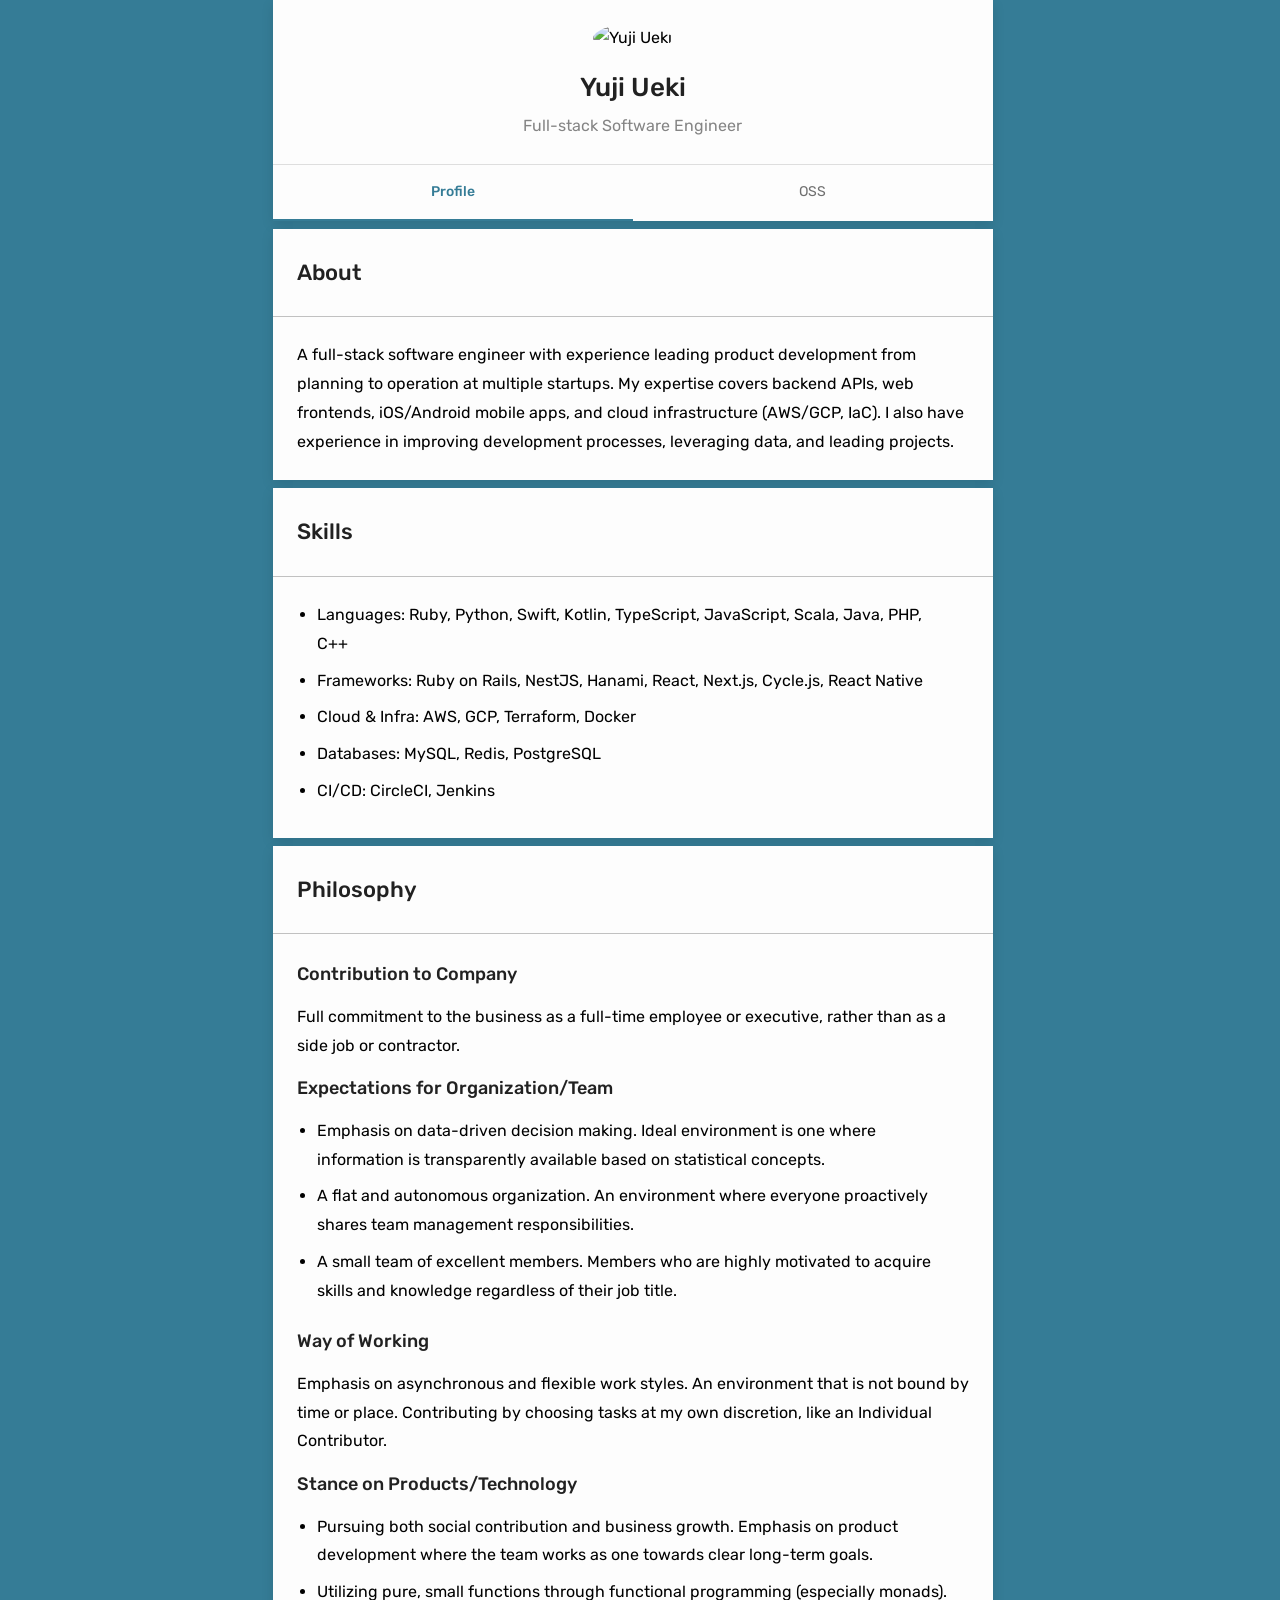
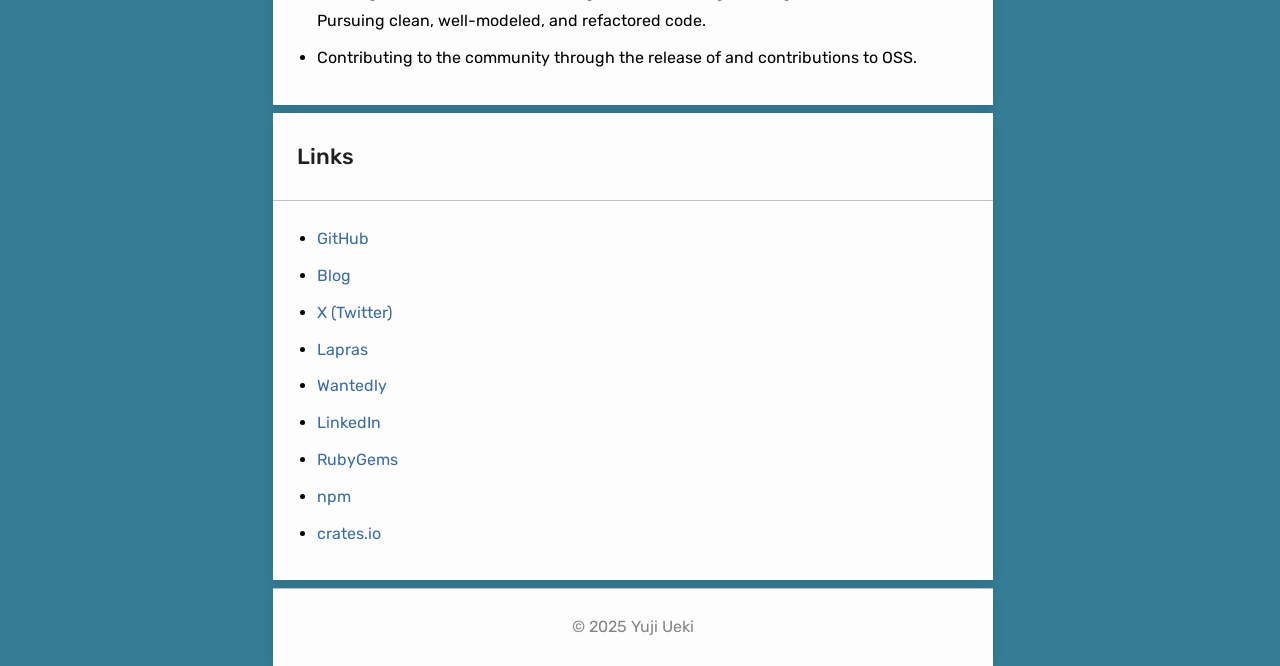
==== commit e2a75b8d: "feat: add tab navigation below hero on both pages Restore the previously-cramped OSS discovery path " ====
--- a/index.html
+++ b/index.html
@@ -27,6 +27,10 @@
       <h1>Yuji Ueki</h1>
       <p>Full-stack Software Engineer</p>
     </header>
+    <nav class="tabs">
+      <a href="/" aria-current="page">Profile</a>
+      <a href="/oss/">OSS</a>
+    </nav>
   </div>
   <div class="container">
     <h2>About</h2>
@@ -45,13 +49,6 @@
       <li>Databases: MySQL, Redis, PostgreSQL</li>
       <li>CI/CD: CircleCI, Jenkins</li>
     </ul>
-  </div>
-  <div class="container">
-    <h2>OSS Activities</h2>
-    <p style="margin-top: 24px;">I am passionate about open source and actively develop and contribute to various projects on GitHub.</p>
-    <p style="padding-bottom: 24px;">
-      <a href="./oss/">→ View the OSS Showcase</a>
-    </p>
   </div>
   <div class="container">
     <h2>Philosophy</h2>
--- a/style.css
+++ b/style.css
@@ -134,10 +134,32 @@
   color: rgba(0,0,0,0.48);
 }
 
-/* OSS showcase page */
-.page-back {
-  margin-top: 8px;
+/* Tabs */
+.tabs {
+  display: flex;
+  border-top: 1px solid rgba(0,0,0,0.12);
+}
+
+.tabs a {
+  flex: 1;
+  padding: 14px 24px;
+  text-align: center;
   font-size: 14px;
+  color: rgba(0,0,0,0.56);
+  border-bottom: 2px solid transparent;
+  transition: color 0.1s ease-in-out, border-color 0.1s ease-in-out, background 0.1s ease-in-out;
+}
+
+.tabs a:hover {
+  color: rgba(0,0,0,0.87);
+  text-decoration: none;
+  background: #F2F6F8;
+}
+
+.tabs a[aria-current="page"] {
+  color: #357C96;
+  border-bottom-color: #357C96;
+  font-weight: 500;
 }
 
 /* Repos */
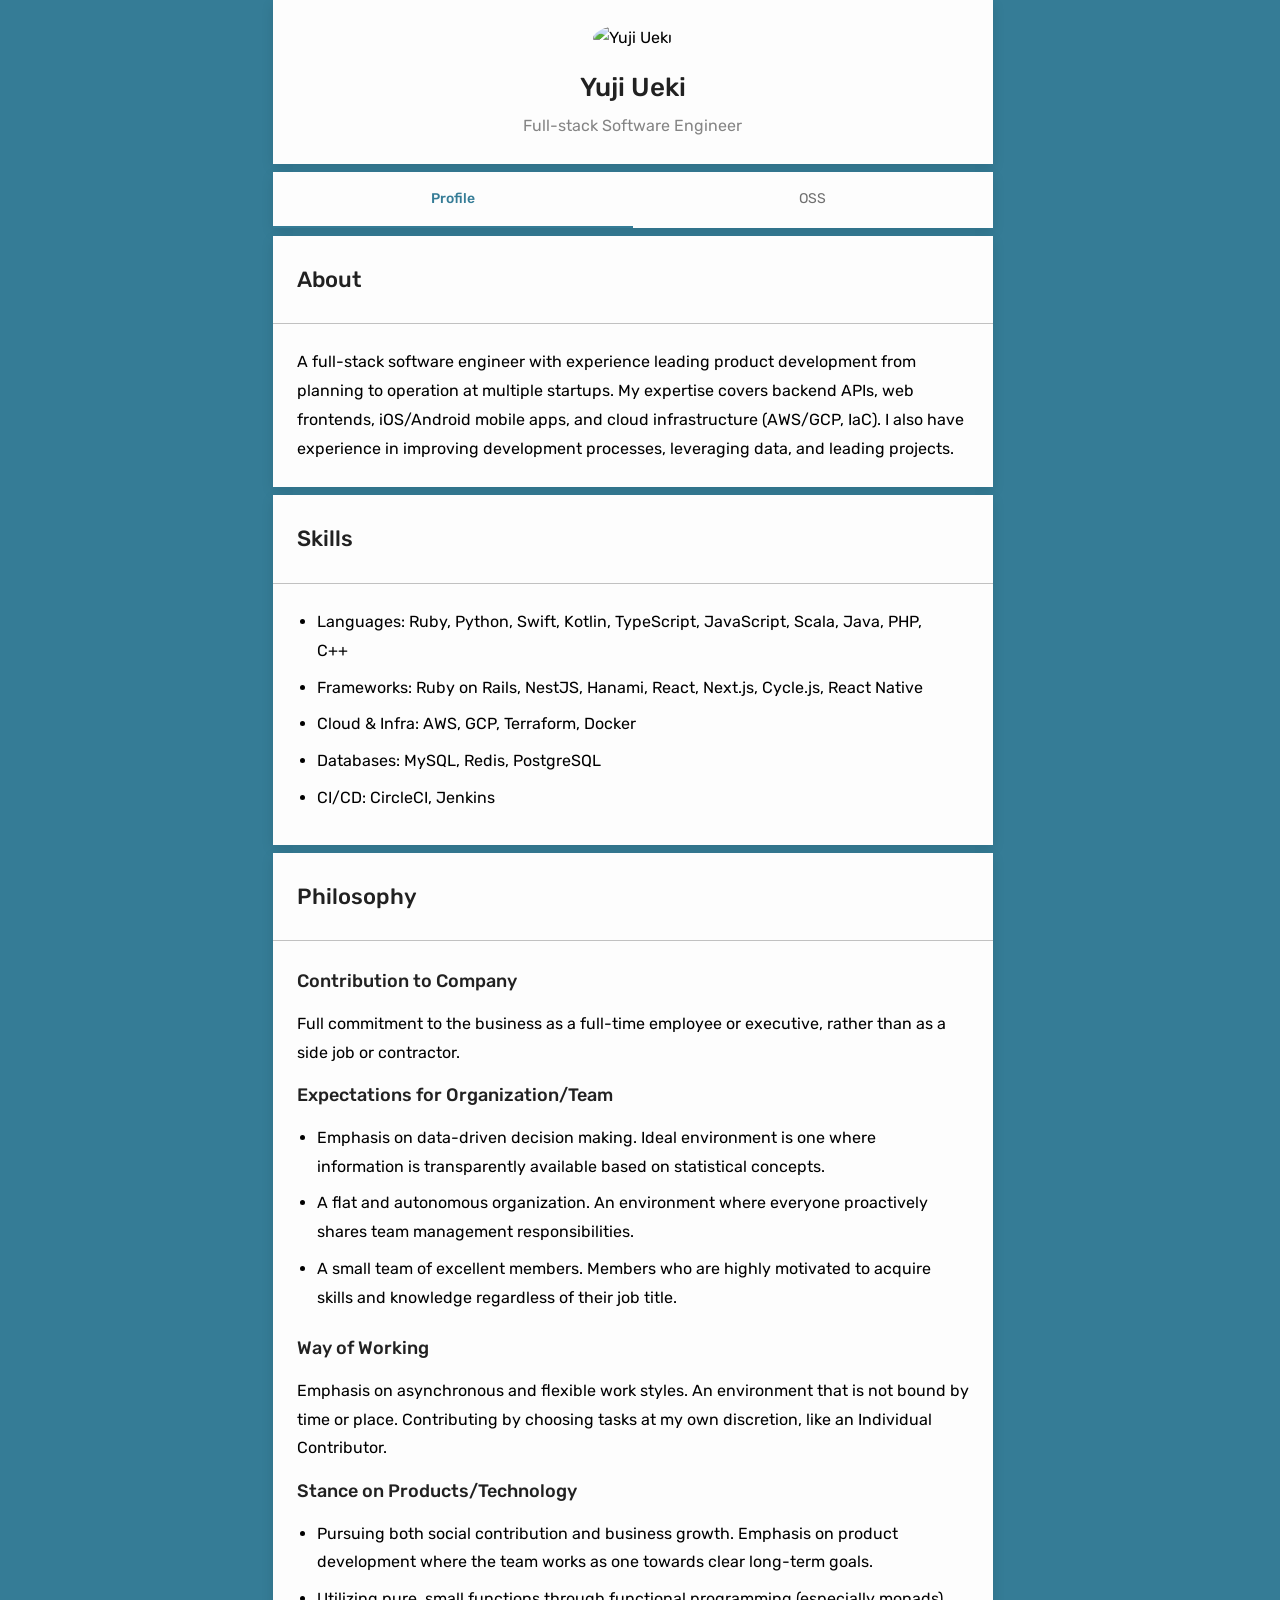
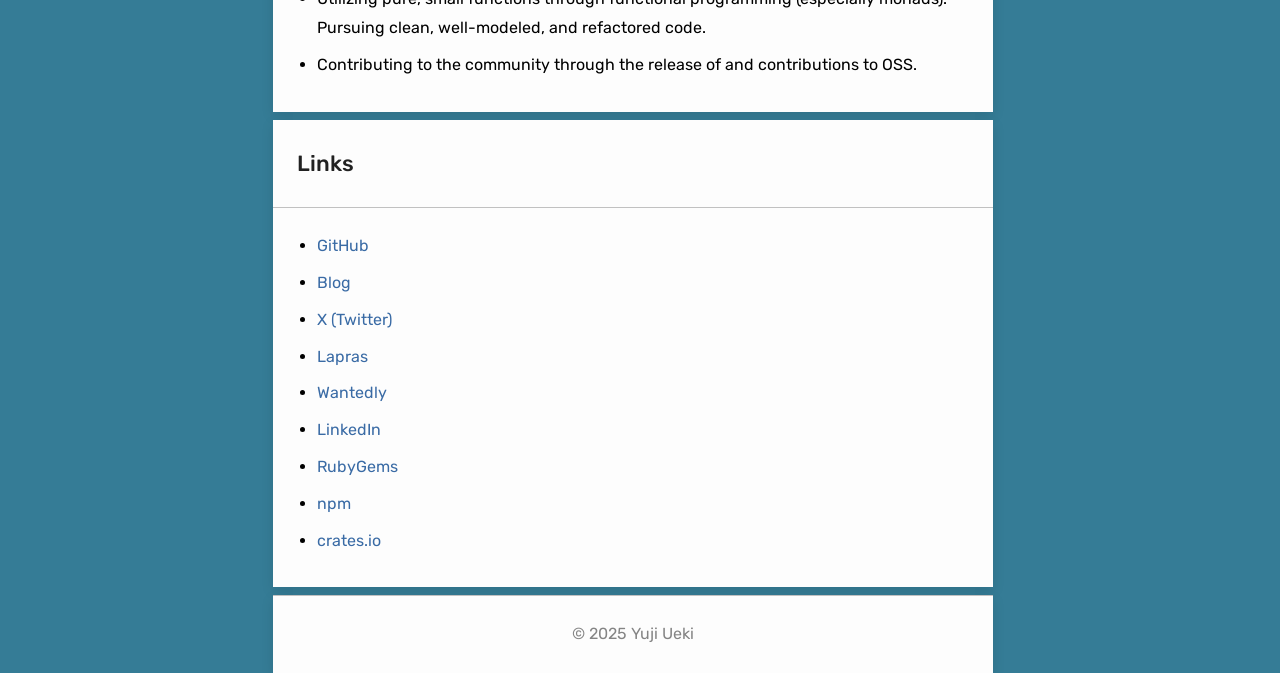
==== commit 6cf85571: "refactor: separate tabs from hero and share hero on OSS page Move the tab strip out of the hero card" ====
--- a/index.html
+++ b/index.html
@@ -27,6 +27,8 @@
       <h1>Yuji Ueki</h1>
       <p>Full-stack Software Engineer</p>
     </header>
+  </div>
+  <div class="container">
     <nav class="tabs">
       <a href="/" aria-current="page">Profile</a>
       <a href="/oss/">OSS</a>
--- a/style.css
+++ b/style.css
@@ -137,7 +137,6 @@
 /* Tabs */
 .tabs {
   display: flex;
-  border-top: 1px solid rgba(0,0,0,0.12);
 }
 
 .tabs a {
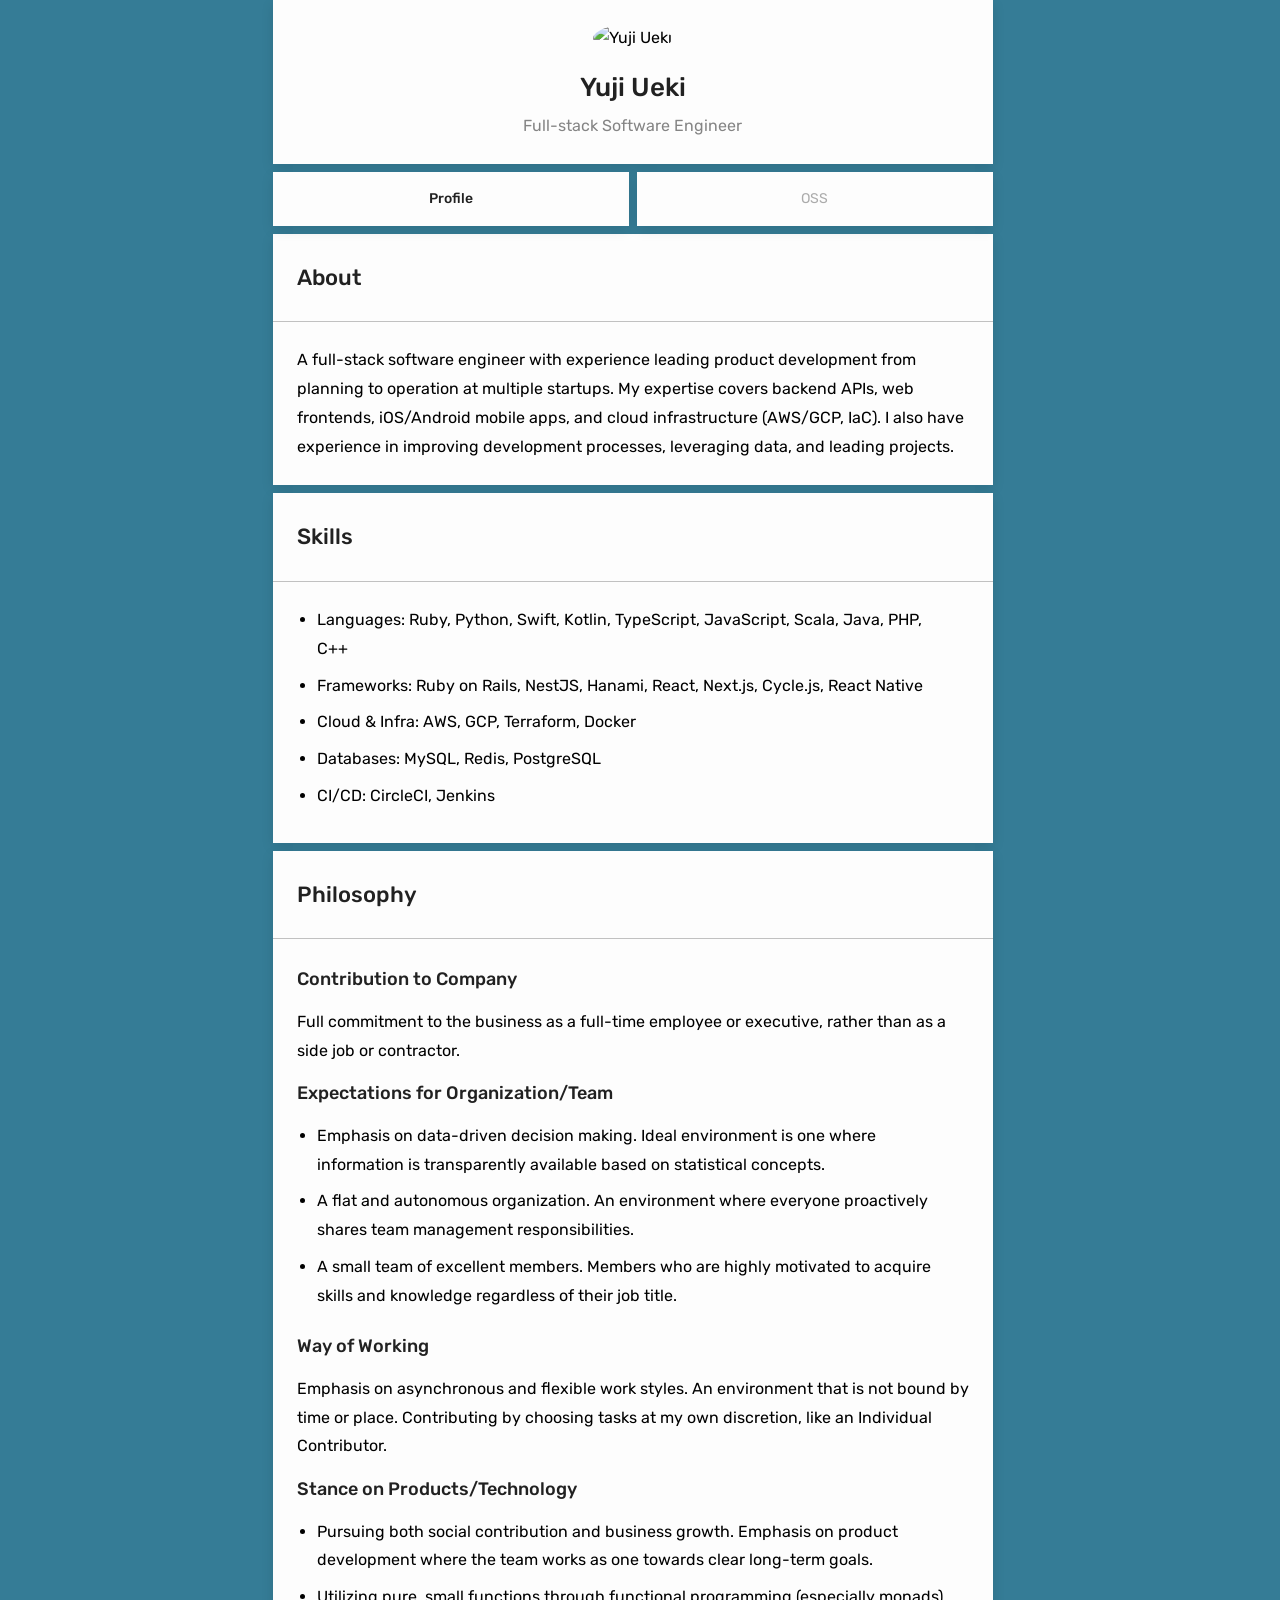
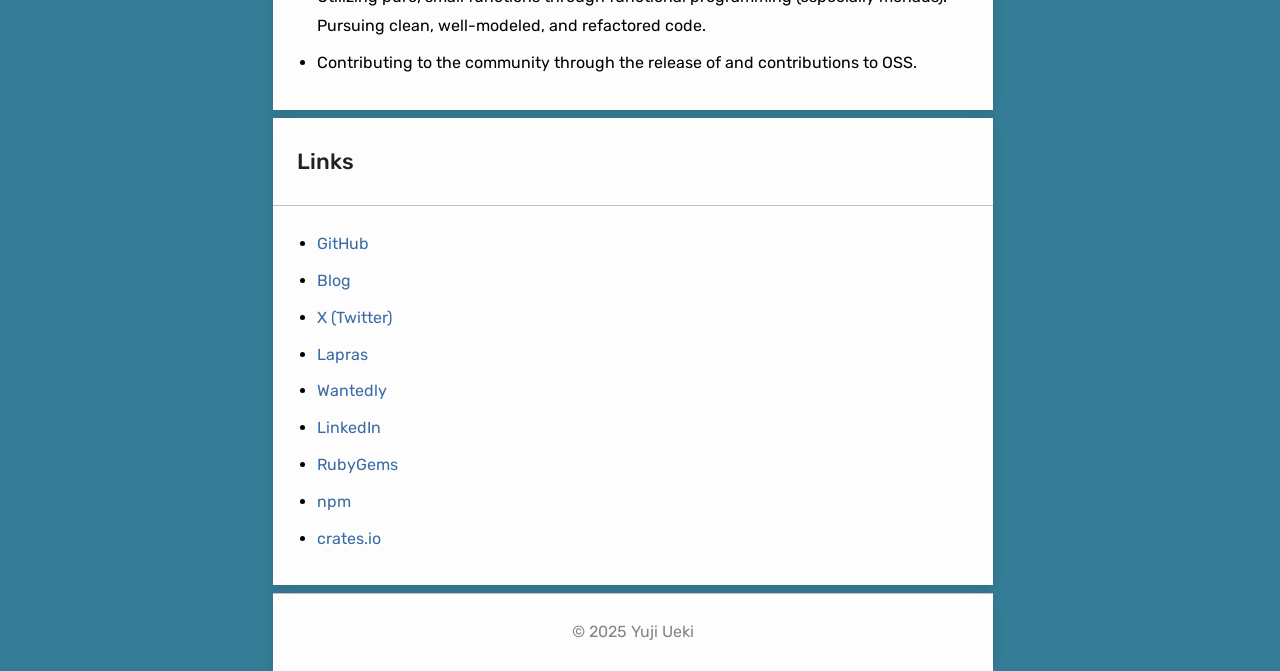
==== commit 2ebef080: "style: refine tab visuals with per-tab card and font-weight active state Split the shared tab strip " ====
--- a/index.html
+++ b/index.html
@@ -28,7 +28,7 @@
       <p>Full-stack Software Engineer</p>
     </header>
   </div>
-  <div class="container">
+  <div class="container container--nav">
     <nav class="tabs">
       <a href="/" aria-current="page">Profile</a>
       <a href="/oss/">OSS</a>
--- a/style.css
+++ b/style.css
@@ -135,8 +135,14 @@
 }
 
 /* Tabs */
+.container--nav {
+  background: transparent;
+  box-shadow: none;
+}
+
 .tabs {
   display: flex;
+  gap: 8px;
 }
 
 .tabs a {
@@ -144,9 +150,10 @@
   padding: 14px 24px;
   text-align: center;
   font-size: 14px;
-  color: rgba(0,0,0,0.56);
-  border-bottom: 2px solid transparent;
-  transition: color 0.1s ease-in-out, border-color 0.1s ease-in-out, background 0.1s ease-in-out;
+  color: rgba(0,0,0,0.32);
+  background: #FDFDFD;
+  box-shadow: 0 4px 12px rgba(0,0,0,0.1);
+  transition: color 0.1s ease-in-out, background 0.1s ease-in-out;
 }
 
 .tabs a:hover {
@@ -156,8 +163,7 @@
 }
 
 .tabs a[aria-current="page"] {
-  color: #357C96;
-  border-bottom-color: #357C96;
+  color: rgba(0,0,0,0.87);
   font-weight: 500;
 }
 
